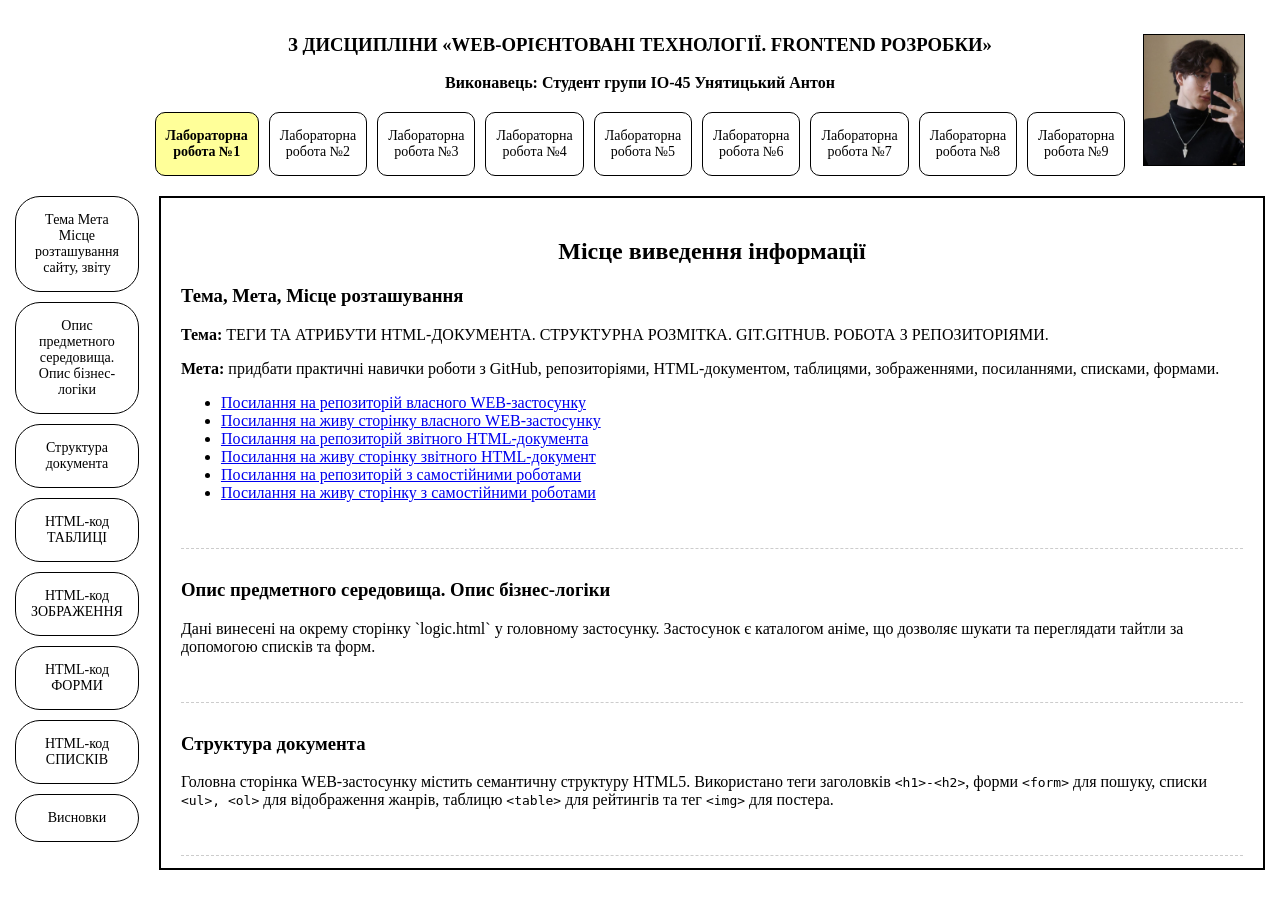
==== index.html @ f6721d7b "Add: zvit" ====
<!DOCTYPE html>
<html lang="uk">
<head>
    <meta charset="UTF-8">
    <title>Звіт з лабораторних робіт</title>
    <style>
        body { font-family: 'Times New Roman', serif; margin: 0; padding: 15px; }
        .header { text-align: center; margin-bottom: 20px; position: relative; }
        .photo-box { position: absolute; top: 0; right: 20px; width: 100px; height: 130px; border: 1px solid #000; display: flex; align-items: center; justify-content: center; text-align: center; font-size: 14px; }
        .nav-horizontal { display: flex; gap: 10px; justify-content: center; flex-wrap: wrap; margin-bottom: 20px; }
        .nav-horizontal a { padding: 15px 10px; border: 1px solid #000; border-radius: 10px; text-decoration: none; color: #000; font-size: 14px; text-align: center; }
        .nav-horizontal a.active { background-color: #ffff99; font-weight: bold; }
        .layout { display: flex; gap: 20px; }
        .sidebar { width: 280px; display: flex; flex-direction: column; gap: 10px; }
        .sidebar a { padding: 15px; border: 1px solid #000; border-radius: 25px; text-decoration: none; color: #000; font-size: 14px; text-align: center; background: #fff; }
        .main-content { flex-grow: 1; border: 2px solid #000; padding: 20px; height: 70vh; overflow-y: auto; }
        section { border-bottom: 1px dashed #ccc; padding-bottom: 30px; margin-bottom: 30px; }
        pre { background: #f4f4f4; padding: 10px; border-left: 4px solid #333; overflow-x: auto; }
    </style>
</head>
<body>

    <div class="header">
        <h3>З ДИСЦИПЛІНИ «WEB-ОРІЄНТОВАНІ ТЕХНОЛОГІЇ. FRONTEND РОЗРОБКИ»</h3>
        <p><b>Виконавець: Студент групи ІО-45 Унятицький Антон</b></p>
        <div class="photo-box" style="padding: 0; overflow: hidden;">
            <img src="img/student.jpg" alt="Фото студента" style="width: 100%; height: 100%; object-fit: cover; display: block;">
        </div>
    </div>

    <div class="nav-horizontal">
        <a href="#" class="active">Лабораторна<br>робота №1</a>
        <a href="#">Лабораторна<br>робота №2</a>
        <a href="#">Лабораторна<br>робота №3</a>
        <a href="#">Лабораторна<br>робота №4</a>
        <a href="#">Лабораторна<br>робота №5</a>
        <a href="#">Лабораторна<br>робота №6</a>
        <a href="#">Лабораторна<br>робота №7</a>
        <a href="#">Лабораторна<br>робота №8</a>
        <a href="#">Лабораторна<br>робота №9</a>
    </div>

    <div class="layout">
        <div class="sidebar">
            <a href="#topic1">Тема Мета Місце розташування сайту, звіту</a>
            <a href="#topic2">Опис предметного середовища. Опис бізнес-логіки</a>
            <a href="#topic3">Структура документа</a>
            <a href="#topic4">HTML-код ТАБЛИЦІ</a>
            <a href="#topic5">HTML-код ЗОБРАЖЕННЯ</a>
            <a href="#topic6">HTML-код ФОРМИ</a>
            <a href="#topic7">HTML-код СПИСКІВ</a>
            <a href="#topic8">Висновки</a>
        </div>

        <div class="main-content">
            <h2 style="text-align:center;">Місце виведення інформації</h2>

            <section id="topic1">
                <h3>Тема, Мета, Місце розташування</h3>
                <p><b>Тема:</b> ТЕГИ ТА АТРИБУТИ HTML-ДОКУМЕНТА. СТРУКТУРНА РОЗМІТКА. GIT.GITHUB. РОБОТА З РЕПОЗИТОРІЯМИ.</p>
                <p><b>Мета:</b> придбати практичні навички роботи з GitHub, репозиторіями, HTML-документом, таблицями, зображеннями, посиланнями, списками, формами.</p>
                <ul>
                    <li><a href="https://github.com/KpiWebb/--45_appWEB-Uniatitskyi-Anton-FIOT-2026">Посилання на репозиторій власного WEB-застосунку</a></li>
                    <li><a href="https://kpiwebb.github.io/--45_appWEB-Uniatitskyi-Anton-FIOT-2026/">Посилання на живу сторінку власного WEB-застосунку</a></li>
                    <li><a href="https://github.com/KpiWebb/--45_appRECORD-Uniatitskyi-Anton-FIOT-2026">Посилання на репозиторій звітного HTML-документа</a></li>
                    <li><a href="#">Посилання на живу сторінку звітного HTML-документ</a></li>
                    <li><a href="https://github.com/KpiWebb/--45_INDEPENDENT-Uniatitskyi-Anton-FIOT-2026">Посилання на репозиторій з самостійними роботами</a></li>
                    <li><a href="https://kpiwebb.github.io/--45_INDEPENDENT-Uniatitskyi-Anton-FIOT-2026/">Посилання на живу сторінку з самостійними роботами</a></li>
                </ul>
            </section>

            <section id="topic2">
                <h3>Опис предметного середовища. Опис бізнес-логіки</h3>
                <p>Дані винесені на окрему сторінку `logic.html` у головному застосунку. Застосунок є каталогом аніме, що дозволяє шукати та переглядати тайтли за допомогою списків та форм.</p>
            </section>

            <section id="topic3">
                <h3>Структура документа</h3>
                <p>Головна сторінка WEB-застосунку містить семантичну структуру HTML5. Використано теги заголовків <code>&lt;h1&gt;-&lt;h2&gt;</code>, форми <code>&lt;form&gt;</code> для пошуку, списки <code>&lt;ul&gt;, &lt;ol&gt;</code> для відображення жанрів, таблицю <code>&lt;table&gt;</code> для рейтингів та тег <code>&lt;img&gt;</code> для постера.</p>
            </section>

            <section id="topic4">
                <h3>HTML-код ТАБЛИЦІ</h3>
                <img src="img/table.png" alt="Постер" width="250">
                <pre><code>&lt;table border="1" cellpadding="5" cellspacing="0"&gt;
    &lt;tr&gt;
        &lt;th&gt;Назва&lt;/th&gt;
        &lt;th&gt;Студія&lt;/th&gt;
        &lt;th&gt;Рейтинг&lt;/th&gt;
    &lt;/tr&gt;
    &lt;tr&gt;
        &lt;td&gt;Code Geass&lt;/td&gt;
        &lt;td&gt;Sunrise&lt;/td&gt;
        &lt;td&gt;8.7&lt;/td&gt;
    &lt;/tr&gt;
&lt;/table&gt;</code></pre>
                <h4>Теорія:</h4>
                <p>Тег <code>&lt;table&gt;</code> є контейнером для таблиці. <code>&lt;tr&gt;</code> створює рядок, <code>&lt;th&gt;</code> визначає заголовок стовпця (текст у ньому жирний та вирівняний по центру), а <code>&lt;td&gt;</code> використовується для звичайних комірок з даними.</p>
            </section>

            <section id="topic5">
                <h3>HTML-код ЗОБРАЖЕННЯ</h3>
                <img src="img/image.png" alt="Постер" width="250">
                <pre><code>&lt;img src="link.png" alt="Постер" width="250"&gt;</code></pre>
                <h4>Теорія:</h4>
                <p>Тег <code>&lt;img&gt;</code> не потребує закриваючого тегу. Атрибут <code>src</code> вказує шлях до файлу, <code>alt</code> містить альтернативний текст (якщо зображення не завантажиться), а <code>width</code> та <code>height</code> задають розміри.</p>
            </section>

            <section id="topic6">
                <h3>HTML-код ФОРМИ</h3>
                <img src="img/form.png" alt="Постер" width="250">
                <pre><code>&lt;form action="#" method="GET"&gt;
    &lt;label for="search"&gt;Назва:&lt;/label&gt;
    &lt;input type="text" id="search" name="search"&gt;
    &lt;button type="submit"&gt;Шукати&lt;/button&gt;
&lt;/form&gt;</code></pre>
            </section>

            <section id="topic7">
                <h3>HTML-код СПИСКІВ</h3>
                <img src="img/list.png" alt="Постер" width="250">
                <pre><code>&lt;ul&gt;
    &lt;li&gt;Елемент 1&lt;/li&gt;
&lt;/ul&gt;</code></pre>
                <h4>Теорія:</h4>
                <p>Тег <code>&lt;ul&gt;</code> створює маркірований список, а <code>&lt;ol&gt;</code> — нумерований. Елементи обох типів списків створюються за допомогою тегу <code>&lt;li&gt;</code>.</p>
            </section>

            <section id="topic8">
                <h3>Висновки</h3>
                <p>Під час виконання лабораторної роботи було набуто практичних навичок створення базової структури HTML-документа, роботи з тегами таблиць, списків, форм та зображень. Було успішно налаштовано середовище розробки, створено локальні та віддалені репозиторії на базі Git/GitHub, а також налаштовано хостинг статичних сторінок за допомогою GitHub Pages.</p>
            </section>

        </div>
    </div>
</body>
</html>
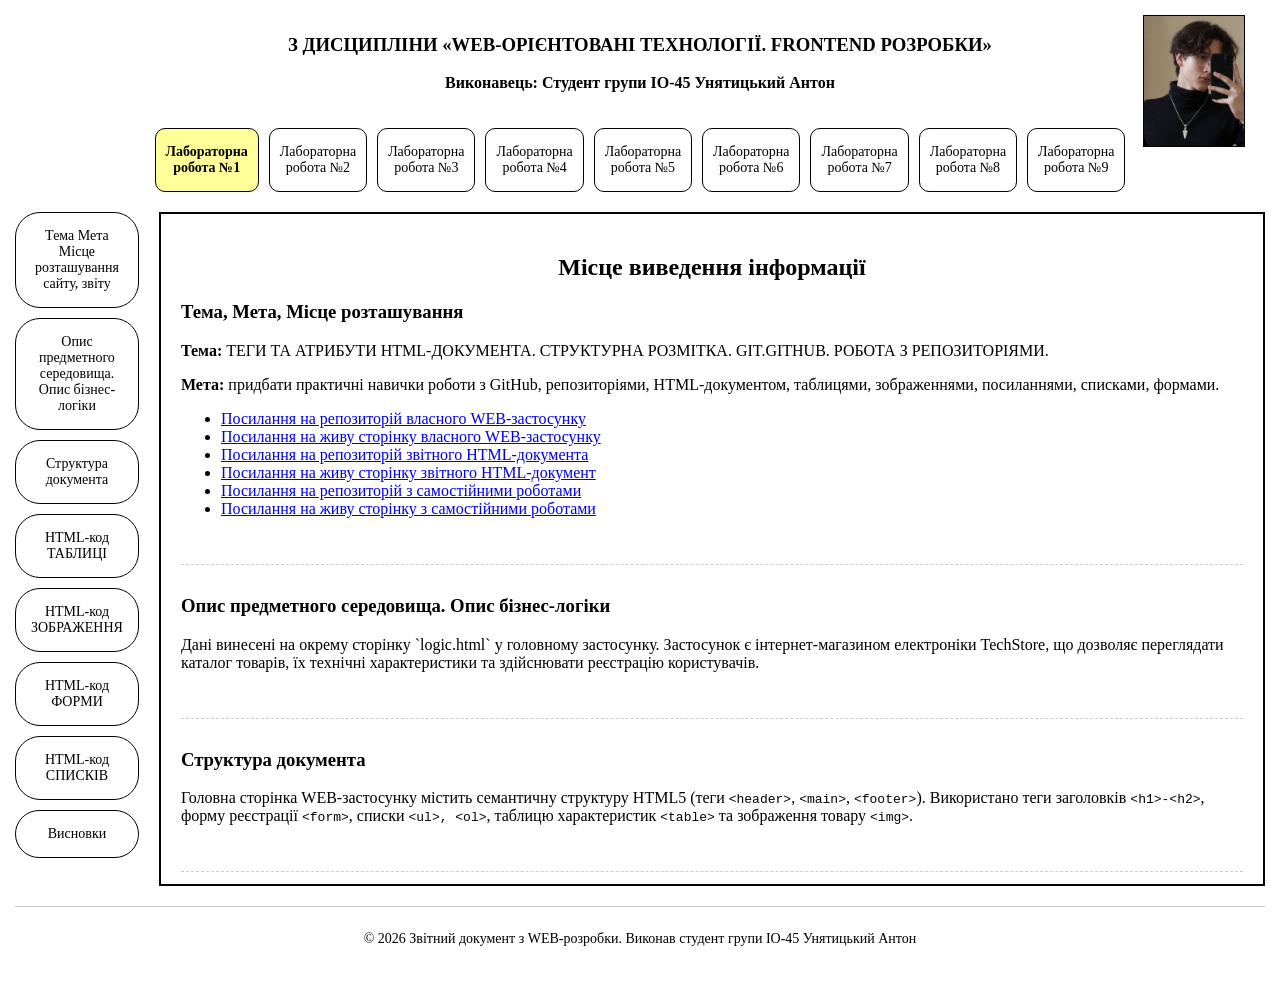
==== commit d6df205f: "feat: lab2 report and images" ====
--- a/index.html
+++ b/index.html
@@ -4,33 +4,34 @@
     <meta charset="UTF-8">
     <title>Звіт з лабораторних робіт</title>
     <style>
-        body { font-family: 'Times New Roman', serif; margin: 0; padding: 15px; }
+        body { font-family: 'Times New Roman', serif; margin: 0; padding: 15px; display: flex; flex-direction: column; min-height: 100vh; }
         .header { text-align: center; margin-bottom: 20px; position: relative; }
         .photo-box { position: absolute; top: 0; right: 20px; width: 100px; height: 130px; border: 1px solid #000; display: flex; align-items: center; justify-content: center; text-align: center; font-size: 14px; }
         .nav-horizontal { display: flex; gap: 10px; justify-content: center; flex-wrap: wrap; margin-bottom: 20px; }
         .nav-horizontal a { padding: 15px 10px; border: 1px solid #000; border-radius: 10px; text-decoration: none; color: #000; font-size: 14px; text-align: center; }
         .nav-horizontal a.active { background-color: #ffff99; font-weight: bold; }
-        .layout { display: flex; gap: 20px; }
+        .layout { display: flex; gap: 20px; flex: 1; }
         .sidebar { width: 280px; display: flex; flex-direction: column; gap: 10px; }
         .sidebar a { padding: 15px; border: 1px solid #000; border-radius: 25px; text-decoration: none; color: #000; font-size: 14px; text-align: center; background: #fff; }
         .main-content { flex-grow: 1; border: 2px solid #000; padding: 20px; height: 70vh; overflow-y: auto; }
         section { border-bottom: 1px dashed #ccc; padding-bottom: 30px; margin-bottom: 30px; }
         pre { background: #f4f4f4; padding: 10px; border-left: 4px solid #333; overflow-x: auto; }
+        footer { text-align: center; margin-top: 20px; padding: 10px; border-top: 1px solid #ccc; font-size: 14px; }
     </style>
 </head>
 <body>
 
-    <div class="header">
+    <header class="header">
         <h3>З ДИСЦИПЛІНИ «WEB-ОРІЄНТОВАНІ ТЕХНОЛОГІЇ. FRONTEND РОЗРОБКИ»</h3>
         <p><b>Виконавець: Студент групи ІО-45 Унятицький Антон</b></p>
         <div class="photo-box" style="padding: 0; overflow: hidden;">
             <img src="img/student.jpg" alt="Фото студента" style="width: 100%; height: 100%; object-fit: cover; display: block;">
         </div>
-    </div>
+    </header>
 
-    <div class="nav-horizontal">
-        <a href="#" class="active">Лабораторна<br>робота №1</a>
-        <a href="#">Лабораторна<br>робота №2</a>
+    <nav class="nav-horizontal">
+        <a href="index.html" class="active">Лабораторна<br>робота №1</a>
+        <a href="lab2.html">Лабораторна<br>робота №2</a>
         <a href="#">Лабораторна<br>робота №3</a>
         <a href="#">Лабораторна<br>робота №4</a>
         <a href="#">Лабораторна<br>робота №5</a>
@@ -38,10 +39,10 @@
         <a href="#">Лабораторна<br>робота №7</a>
         <a href="#">Лабораторна<br>робота №8</a>
         <a href="#">Лабораторна<br>робота №9</a>
-    </div>
+    </nav>
 
     <div class="layout">
-        <div class="sidebar">
+        <aside class="sidebar">
             <a href="#topic1">Тема Мета Місце розташування сайту, звіту</a>
             <a href="#topic2">Опис предметного середовища. Опис бізнес-логіки</a>
             <a href="#topic3">Структура документа</a>
@@ -50,9 +51,9 @@
             <a href="#topic6">HTML-код ФОРМИ</a>
             <a href="#topic7">HTML-код СПИСКІВ</a>
             <a href="#topic8">Висновки</a>
-        </div>
+        </aside>
 
-        <div class="main-content">
+        <main class="main-content">
             <h2 style="text-align:center;">Місце виведення інформації</h2>
 
             <section id="topic1">
@@ -60,38 +61,36 @@
                 <p><b>Тема:</b> ТЕГИ ТА АТРИБУТИ HTML-ДОКУМЕНТА. СТРУКТУРНА РОЗМІТКА. GIT.GITHUB. РОБОТА З РЕПОЗИТОРІЯМИ.</p>
                 <p><b>Мета:</b> придбати практичні навички роботи з GitHub, репозиторіями, HTML-документом, таблицями, зображеннями, посиланнями, списками, формами.</p>
                 <ul>
-                    <li><a href="https://github.com/KpiWebb/--45_appWEB-Uniatitskyi-Anton-FIOT-2026">Посилання на репозиторій власного WEB-застосунку</a></li>
-                    <li><a href="https://kpiwebb.github.io/--45_appWEB-Uniatitskyi-Anton-FIOT-2026/">Посилання на живу сторінку власного WEB-застосунку</a></li>
-                    <li><a href="https://github.com/KpiWebb/--45_appRECORD-Uniatitskyi-Anton-FIOT-2026">Посилання на репозиторій звітного HTML-документа</a></li>
-                    <li><a href="#">Посилання на живу сторінку звітного HTML-документ</a></li>
-                    <li><a href="https://github.com/KpiWebb/--45_INDEPENDENT-Uniatitskyi-Anton-FIOT-2026">Посилання на репозиторій з самостійними роботами</a></li>
-                    <li><a href="https://kpiwebb.github.io/--45_INDEPENDENT-Uniatitskyi-Anton-FIOT-2026/">Посилання на живу сторінку з самостійними роботами</a></li>
+                    <li><a href="https://github.com/KpiWebb/--45_appWEB-Uniatitskyi-Anton-FIOT-2026" target="_blank">Посилання на репозиторій власного WEB-застосунку</a></li>
+                    <li><a href="https://kpiwebb.github.io/--45_appWEB-Uniatitskyi-Anton-FIOT-2026/" target="_blank">Посилання на живу сторінку власного WEB-застосунку</a></li>
+                    <li><a href="https://github.com/KpiWebb/--45_appRECORD-Uniatitskyi-Anton-FIOT-2026" target="_blank">Посилання на репозиторій звітного HTML-документа</a></li>
+                    <li><a href="https://kpiwebb.github.io/--45_appRECORD-Uniatitskyi-Anton-FIOT-2026/" target="_blank">Посилання на живу сторінку звітного HTML-документ</a></li>
+                    <li><a href="https://github.com/KpiWebb/--45_INDEPENDENT-Uniatitskyi-Anton-FIOT-2026" target="_blank">Посилання на репозиторій з самостійними роботами</a></li>
+                    <li><a href="https://kpiwebb.github.io/--45_INDEPENDENT-Uniatitskyi-Anton-FIOT-2026/" target="_blank">Посилання на живу сторінку з самостійними роботами</a></li>
                 </ul>
             </section>
 
             <section id="topic2">
                 <h3>Опис предметного середовища. Опис бізнес-логіки</h3>
-                <p>Дані винесені на окрему сторінку `logic.html` у головному застосунку. Застосунок є каталогом аніме, що дозволяє шукати та переглядати тайтли за допомогою списків та форм.</p>
+                <p>Дані винесені на окрему сторінку `logic.html` у головному застосунку. Застосунок є інтернет-магазином електроніки TechStore, що дозволяє переглядати каталог товарів, їх технічні характеристики та здійснювати реєстрацію користувачів.</p>
             </section>
 
             <section id="topic3">
                 <h3>Структура документа</h3>
-                <p>Головна сторінка WEB-застосунку містить семантичну структуру HTML5. Використано теги заголовків <code>&lt;h1&gt;-&lt;h2&gt;</code>, форми <code>&lt;form&gt;</code> для пошуку, списки <code>&lt;ul&gt;, &lt;ol&gt;</code> для відображення жанрів, таблицю <code>&lt;table&gt;</code> для рейтингів та тег <code>&lt;img&gt;</code> для постера.</p>
+                <p>Головна сторінка WEB-застосунку містить семантичну структуру HTML5 (теги <code>&lt;header&gt;</code>, <code>&lt;main&gt;</code>, <code>&lt;footer&gt;</code>). Використано теги заголовків <code>&lt;h1&gt;-&lt;h2&gt;</code>, форму реєстрації <code>&lt;form&gt;</code>, списки <code>&lt;ul&gt;, &lt;ol&gt;</code>, таблицю характеристик <code>&lt;table&gt;</code> та зображення товару <code>&lt;img&gt;</code>.</p>
             </section>
 
             <section id="topic4">
                 <h3>HTML-код ТАБЛИЦІ</h3>
-                <img src="img/table.png" alt="Постер" width="250">
-                <pre><code>&lt;table border="1" cellpadding="5" cellspacing="0"&gt;
+                <img src="img/table.png" alt="Таблиця" width="250">
+                <pre><code>&lt;table border="1" cellpadding="8" cellspacing="0"&gt;
     &lt;tr&gt;
-        &lt;th&gt;Назва&lt;/th&gt;
-        &lt;th&gt;Студія&lt;/th&gt;
-        &lt;th&gt;Рейтинг&lt;/th&gt;
+        &lt;th&gt;Характеристика&lt;/th&gt;
+        &lt;th&gt;Значення&lt;/th&gt;
     &lt;/tr&gt;
     &lt;tr&gt;
-        &lt;td&gt;Code Geass&lt;/td&gt;
-        &lt;td&gt;Sunrise&lt;/td&gt;
-        &lt;td&gt;8.7&lt;/td&gt;
+        &lt;td&gt;Процесор&lt;/td&gt;
+        &lt;td&gt;Intel Core i7&lt;/td&gt;
     &lt;/tr&gt;
 &lt;/table&gt;</code></pre>
                 <h4>Теорія:</h4>
@@ -100,27 +99,27 @@
 
             <section id="topic5">
                 <h3>HTML-код ЗОБРАЖЕННЯ</h3>
-                <img src="img/image.png" alt="Постер" width="250">
-                <pre><code>&lt;img src="link.png" alt="Постер" width="250"&gt;</code></pre>
+                <img src="img/image.png" alt="Зображення" width="250">
+                <pre><code>&lt;img src="img/noute.jpg" alt="Фото Lenovo ThinkBook 14" width="300"&gt;</code></pre>
                 <h4>Теорія:</h4>
                 <p>Тег <code>&lt;img&gt;</code> не потребує закриваючого тегу. Атрибут <code>src</code> вказує шлях до файлу, <code>alt</code> містить альтернативний текст (якщо зображення не завантажиться), а <code>width</code> та <code>height</code> задають розміри.</p>
             </section>
 
             <section id="topic6">
                 <h3>HTML-код ФОРМИ</h3>
-                <img src="img/form.png" alt="Постер" width="250">
-                <pre><code>&lt;form action="#" method="GET"&gt;
-    &lt;label for="search"&gt;Назва:&lt;/label&gt;
-    &lt;input type="text" id="search" name="search"&gt;
-    &lt;button type="submit"&gt;Шукати&lt;/button&gt;
+                <img src="img/form.png" alt="Форма" width="250">
+                <pre><code>&lt;form action="#" method="POST"&gt;
+    &lt;label for="email"&gt;Email:&lt;/label&gt;
+    &lt;input type="email" id="email" name="email" required&gt;
+    &lt;button type="submit"&gt;Зареєструватися&lt;/button&gt;
 &lt;/form&gt;</code></pre>
             </section>
 
             <section id="topic7">
                 <h3>HTML-код СПИСКІВ</h3>
-                <img src="img/list.png" alt="Постер" width="250">
+                <img src="img/list.png" alt="Списки" width="250">
                 <pre><code>&lt;ul&gt;
-    &lt;li&gt;Елемент 1&lt;/li&gt;
+    &lt;li&gt;Ноутбуки та комп'ютери&lt;/li&gt;
 &lt;/ul&gt;</code></pre>
                 <h4>Теорія:</h4>
                 <p>Тег <code>&lt;ul&gt;</code> створює маркірований список, а <code>&lt;ol&gt;</code> — нумерований. Елементи обох типів списків створюються за допомогою тегу <code>&lt;li&gt;</code>.</p>
@@ -128,10 +127,15 @@
 
             <section id="topic8">
                 <h3>Висновки</h3>
-                <p>Під час виконання лабораторної роботи було набуто практичних навичок створення базової структури HTML-документа, роботи з тегами таблиць, списків, форм та зображень. Було успішно налаштовано середовище розробки, створено локальні та віддалені репозиторії на базі Git/GitHub, а також налаштовано хостинг статичних сторінок за допомогою GitHub Pages.</p>
+                <p>Під час виконання лабораторної роботи було набуто практичних навичок створення базової семантичної структури HTML-документа, роботи з тегами таблиць, списків, форм та зображень. Було успішно налаштовано середовище розробки, створено локальні та віддалені репозиторії на базі Git/GitHub, а також налаштовано хостинг статичних сторінок за допомогою GitHub Pages.</p>
             </section>
 
-        </div>
+        </main>
     </div>
+
+    <footer>
+        <p>&copy; 2026 Звітний документ з WEB-розробки. Виконав студент групи ІО-45 Унятицький Антон</p>
+    </footer>
+
 </body>
 </html>
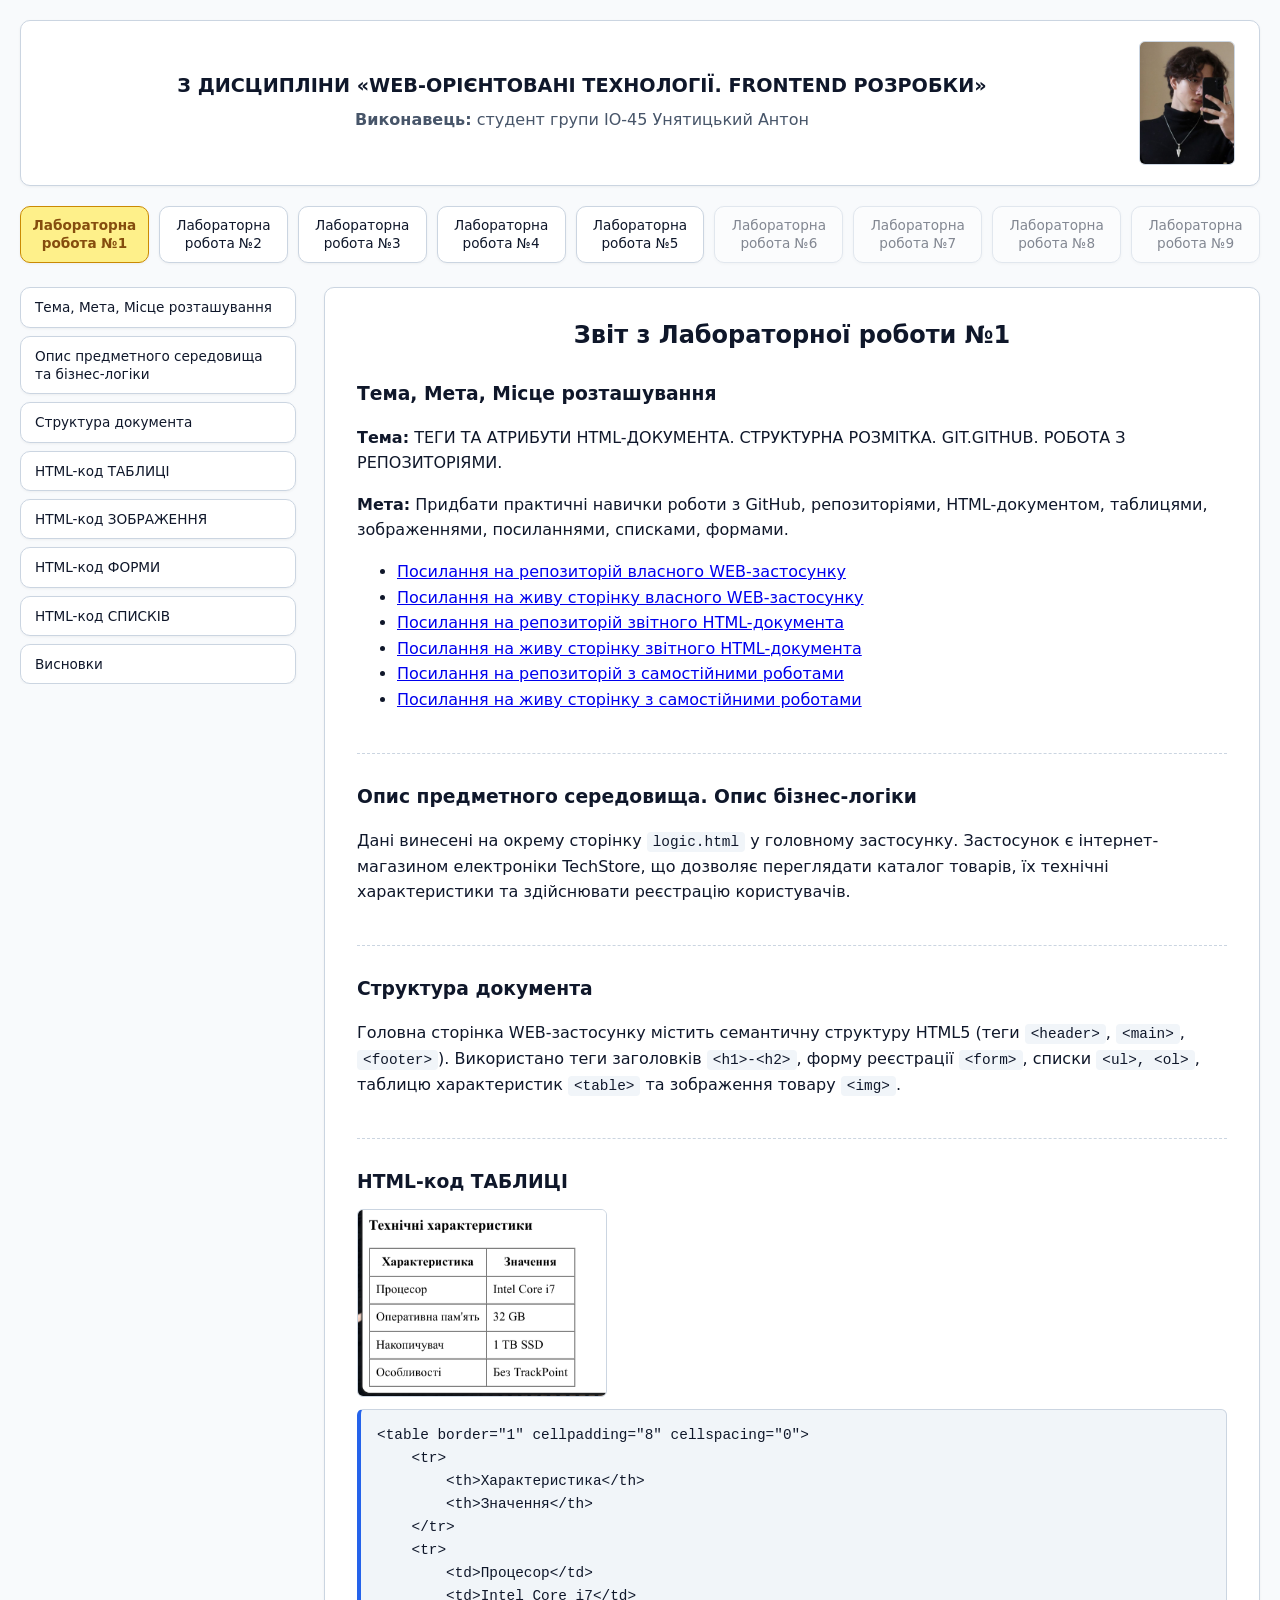
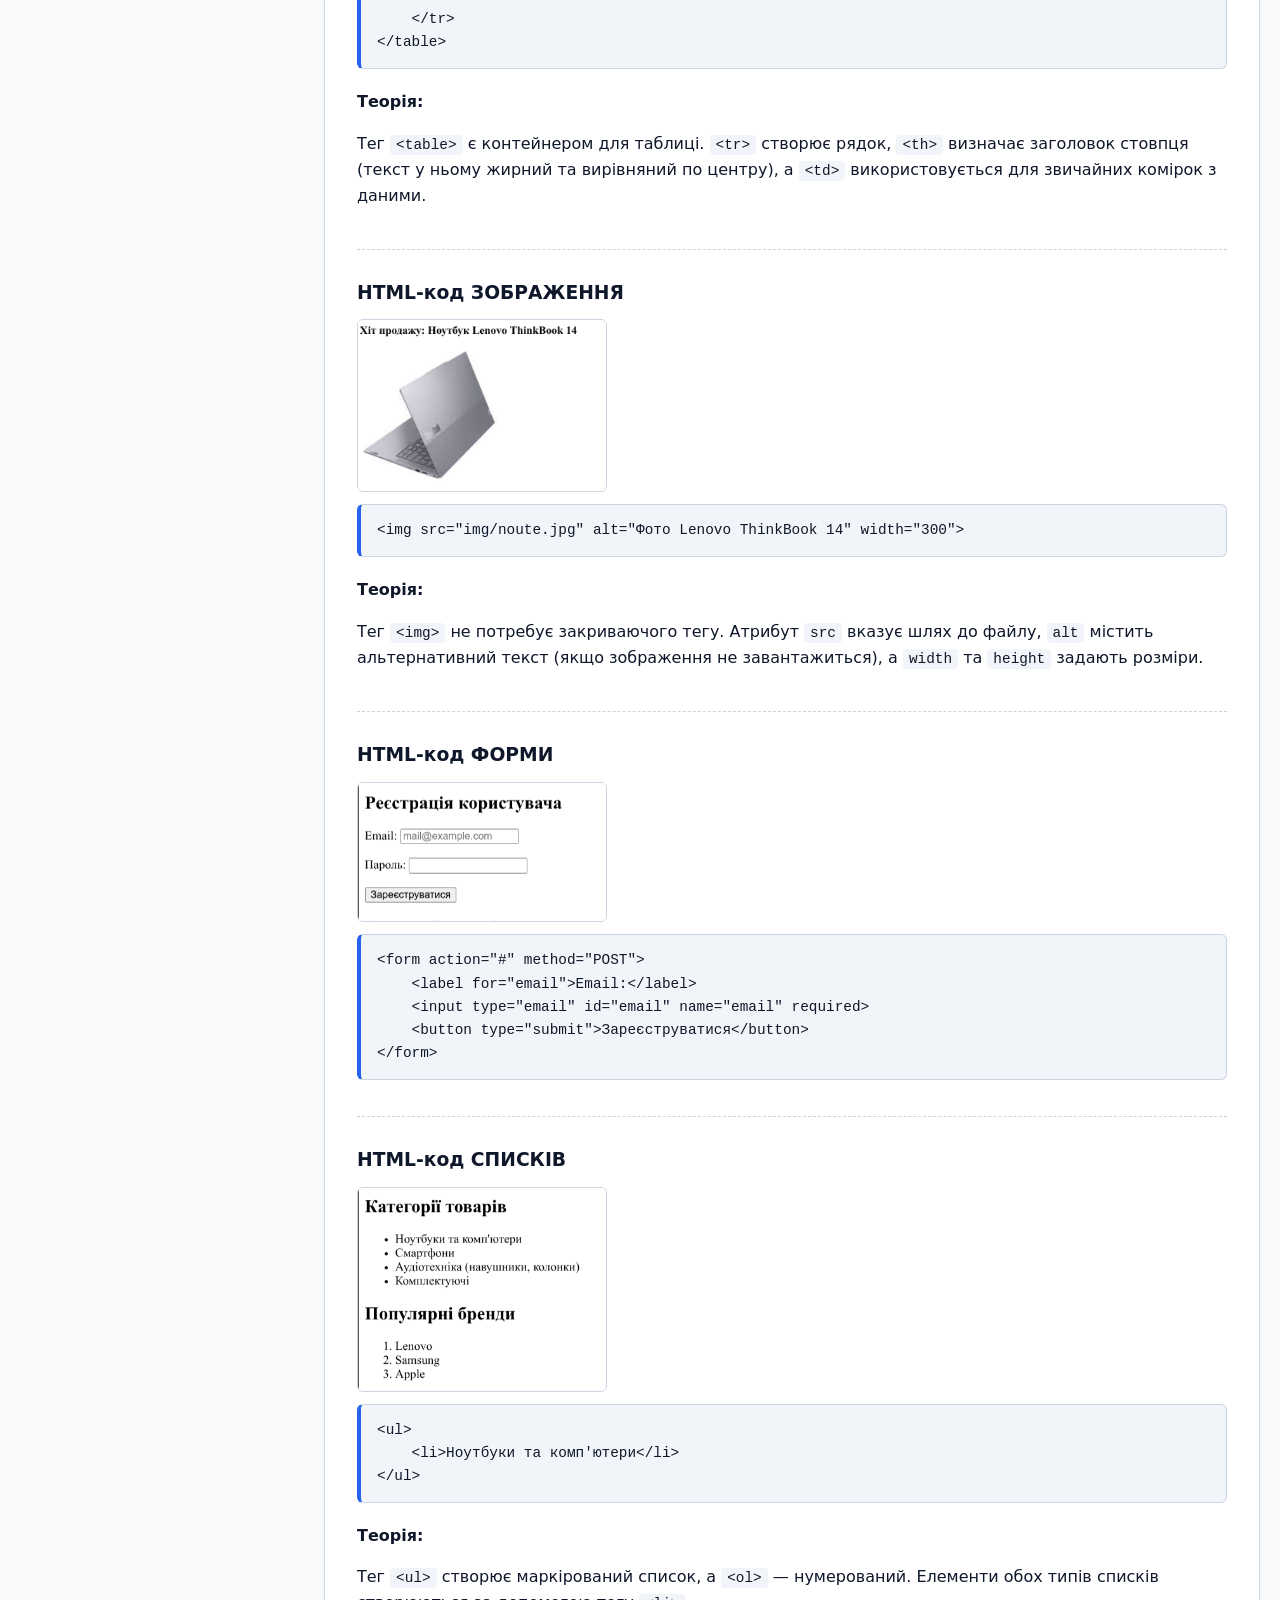
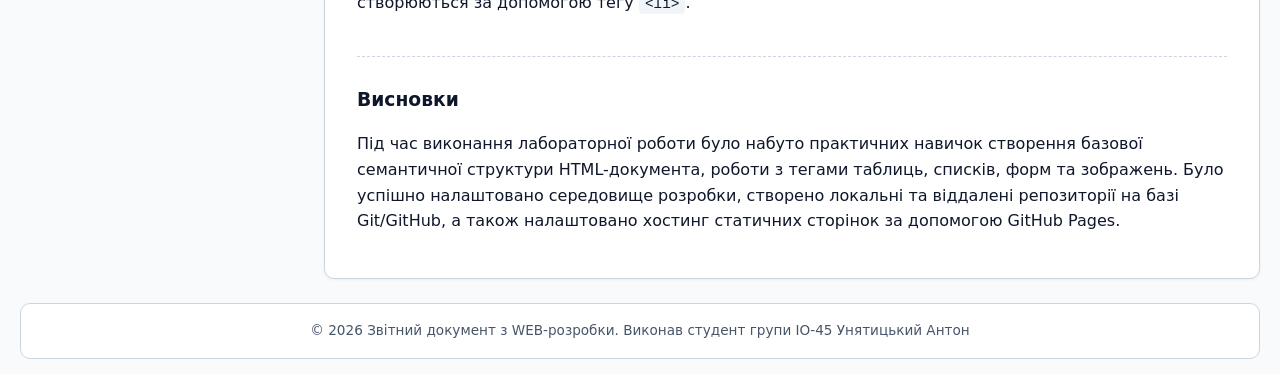
==== commit f5550ac8: "fix: refactor all labs" ====
--- a/index.html
+++ b/index.html
@@ -2,87 +2,49 @@
 <html lang="uk">
 <head>
     <meta charset="UTF-8">
-    <title>Звіт з лабораторних робіт</title>
-    <style>
-        body { font-family: 'Times New Roman', serif; margin: 0; padding: 15px; display: flex; flex-direction: column; min-height: 100vh; }
-        .header { text-align: center; margin-bottom: 20px; position: relative; }
-        .photo-box { position: absolute; top: 0; right: 20px; width: 100px; height: 130px; border: 1px solid #000; display: flex; align-items: center; justify-content: center; text-align: center; font-size: 14px; }
-        .nav-horizontal { display: flex; gap: 10px; justify-content: center; flex-wrap: wrap; margin-bottom: 20px; }
-        .nav-horizontal a { padding: 15px 10px; border: 1px solid #000; border-radius: 10px; text-decoration: none; color: #000; font-size: 14px; text-align: center; }
-        .nav-horizontal a.active { background-color: #ffff99; font-weight: bold; }
-        .layout { display: flex; gap: 20px; flex: 1; }
-        .sidebar { width: 280px; display: flex; flex-direction: column; gap: 10px; }
-        .sidebar a { padding: 15px; border: 1px solid #000; border-radius: 25px; text-decoration: none; color: #000; font-size: 14px; text-align: center; background: #fff; }
-        .main-content { flex-grow: 1; border: 2px solid #000; padding: 20px; height: 70vh; overflow-y: auto; }
-        section { border-bottom: 1px dashed #ccc; padding-bottom: 30px; margin-bottom: 30px; }
-        pre { background: #f4f4f4; padding: 10px; border-left: 4px solid #333; overflow-x: auto; }
-        footer { text-align: center; margin-top: 20px; padding: 10px; border-top: 1px solid #ccc; font-size: 14px; }
-    </style>
+    <meta name="viewport" content="width=device-width, initial-scale=1.0">
+    <title>Звіт з лабораторної роботи №1</title>
+    <link rel="stylesheet" href="css/report.css">
+    <script src="js/report-shell.js" defer></script>
 </head>
-<body>
+<body data-lab="1">
 
-    <header class="header">
-        <h3>З ДИСЦИПЛІНИ «WEB-ОРІЄНТОВАНІ ТЕХНОЛОГІЇ. FRONTEND РОЗРОБКИ»</h3>
-        <p><b>Виконавець: Студент групи ІО-45 Унятицький Антон</b></p>
-        <div class="photo-box" style="padding: 0; overflow: hidden;">
-            <img src="img/student.jpg" alt="Фото студента" style="width: 100%; height: 100%; object-fit: cover; display: block;">
-        </div>
-    </header>
+    <header id="report-header"></header>
+    <nav id="labs-nav" aria-label="Навігація по лабораторних роботах"></nav>
 
-    <nav class="nav-horizontal">
-        <a href="index.html" class="active">Лабораторна<br>робота №1</a>
-        <a href="lab2.html">Лабораторна<br>робота №2</a>
-        <a href="#">Лабораторна<br>робота №3</a>
-        <a href="#">Лабораторна<br>робота №4</a>
-        <a href="#">Лабораторна<br>робота №5</a>
-        <a href="#">Лабораторна<br>робота №6</a>
-        <a href="#">Лабораторна<br>робота №7</a>
-        <a href="#">Лабораторна<br>робота №8</a>
-        <a href="#">Лабораторна<br>робота №9</a>
-    </nav>
-
-    <div class="layout">
-        <aside class="sidebar">
-            <a href="#topic1">Тема Мета Місце розташування сайту, звіту</a>
-            <a href="#topic2">Опис предметного середовища. Опис бізнес-логіки</a>
-            <a href="#topic3">Структура документа</a>
-            <a href="#topic4">HTML-код ТАБЛИЦІ</a>
-            <a href="#topic5">HTML-код ЗОБРАЖЕННЯ</a>
-            <a href="#topic6">HTML-код ФОРМИ</a>
-            <a href="#topic7">HTML-код СПИСКІВ</a>
-            <a href="#topic8">Висновки</a>
-        </aside>
+    <div class="report-layout">
+        <aside id="sidebar" class="sidebar" aria-label="Зміст звіту"></aside>
 
         <main class="main-content">
-            <h2 style="text-align:center;">Місце виведення інформації</h2>
+            <h2 style="text-align:center;">Звіт з Лабораторної роботи №1</h2>
 
-            <section id="topic1">
+            <section id="topic1" data-nav="Тема, Мета, Місце розташування">
                 <h3>Тема, Мета, Місце розташування</h3>
-                <p><b>Тема:</b> ТЕГИ ТА АТРИБУТИ HTML-ДОКУМЕНТА. СТРУКТУРНА РОЗМІТКА. GIT.GITHUB. РОБОТА З РЕПОЗИТОРІЯМИ.</p>
-                <p><b>Мета:</b> придбати практичні навички роботи з GitHub, репозиторіями, HTML-документом, таблицями, зображеннями, посиланнями, списками, формами.</p>
+                <p><strong>Тема:</strong> ТЕГИ ТА АТРИБУТИ HTML-ДОКУМЕНТА. СТРУКТУРНА РОЗМІТКА. GIT.GITHUB. РОБОТА З РЕПОЗИТОРІЯМИ.</p>
+                <p><strong>Мета:</strong> Придбати практичні навички роботи з GitHub, репозиторіями, HTML-документом, таблицями, зображеннями, посиланнями, списками, формами.</p>
                 <ul>
-                    <li><a href="https://github.com/KpiWebb/--45_appWEB-Uniatitskyi-Anton-FIOT-2026" target="_blank">Посилання на репозиторій власного WEB-застосунку</a></li>
-                    <li><a href="https://kpiwebb.github.io/--45_appWEB-Uniatitskyi-Anton-FIOT-2026/" target="_blank">Посилання на живу сторінку власного WEB-застосунку</a></li>
-                    <li><a href="https://github.com/KpiWebb/--45_appRECORD-Uniatitskyi-Anton-FIOT-2026" target="_blank">Посилання на репозиторій звітного HTML-документа</a></li>
-                    <li><a href="https://kpiwebb.github.io/--45_appRECORD-Uniatitskyi-Anton-FIOT-2026/" target="_blank">Посилання на живу сторінку звітного HTML-документ</a></li>
-                    <li><a href="https://github.com/KpiWebb/--45_INDEPENDENT-Uniatitskyi-Anton-FIOT-2026" target="_blank">Посилання на репозиторій з самостійними роботами</a></li>
-                    <li><a href="https://kpiwebb.github.io/--45_INDEPENDENT-Uniatitskyi-Anton-FIOT-2026/" target="_blank">Посилання на живу сторінку з самостійними роботами</a></li>
+                    <li><a href="https://github.com/KpiWebb/--45_appWEB-Uniatitskyi-Anton-FIOT-2026" target="_blank" rel="noopener noreferrer">Посилання на репозиторій власного WEB-застосунку</a></li>
+                    <li><a href="https://kpiwebb.github.io/--45_appWEB-Uniatitskyi-Anton-FIOT-2026/" target="_blank" rel="noopener noreferrer">Посилання на живу сторінку власного WEB-застосунку</a></li>
+                    <li><a href="https://github.com/KpiWebb/--45_appRECORD-Uniatitskyi-Anton-FIOT-2026" target="_blank" rel="noopener noreferrer">Посилання на репозиторій звітного HTML-документа</a></li>
+                    <li><a href="https://kpiwebb.github.io/--45_appRECORD-Uniatitskyi-Anton-FIOT-2026/" target="_blank" rel="noopener noreferrer">Посилання на живу сторінку звітного HTML-документа</a></li>
+                    <li><a href="https://github.com/KpiWebb/--45_INDEPENDENT-Uniatitskyi-Anton-FIOT-2026" target="_blank" rel="noopener noreferrer">Посилання на репозиторій з самостійними роботами</a></li>
+                    <li><a href="https://kpiwebb.github.io/--45_INDEPENDENT-Uniatitskyi-Anton-FIOT-2026/" target="_blank" rel="noopener noreferrer">Посилання на живу сторінку з самостійними роботами</a></li>
                 </ul>
             </section>
 
-            <section id="topic2">
+            <section id="topic2" data-nav="Опис предметного середовища та бізнес-логіки">
                 <h3>Опис предметного середовища. Опис бізнес-логіки</h3>
-                <p>Дані винесені на окрему сторінку `logic.html` у головному застосунку. Застосунок є інтернет-магазином електроніки TechStore, що дозволяє переглядати каталог товарів, їх технічні характеристики та здійснювати реєстрацію користувачів.</p>
+                <p>Дані винесені на окрему сторінку <code>logic.html</code> у головному застосунку. Застосунок є інтернет-магазином електроніки TechStore, що дозволяє переглядати каталог товарів, їх технічні характеристики та здійснювати реєстрацію користувачів.</p>
             </section>
 
-            <section id="topic3">
+            <section id="topic3" data-nav="Структура документа">
                 <h3>Структура документа</h3>
                 <p>Головна сторінка WEB-застосунку містить семантичну структуру HTML5 (теги <code>&lt;header&gt;</code>, <code>&lt;main&gt;</code>, <code>&lt;footer&gt;</code>). Використано теги заголовків <code>&lt;h1&gt;-&lt;h2&gt;</code>, форму реєстрації <code>&lt;form&gt;</code>, списки <code>&lt;ul&gt;, &lt;ol&gt;</code>, таблицю характеристик <code>&lt;table&gt;</code> та зображення товару <code>&lt;img&gt;</code>.</p>
             </section>
 
-            <section id="topic4">
+            <section id="topic4" data-nav="HTML-код ТАБЛИЦІ">
                 <h3>HTML-код ТАБЛИЦІ</h3>
-                <img src="img/table.png" alt="Таблиця" width="250">
+                <img src="img/table.png" alt="Таблиця" class="screenshot" style="max-width: 250px;">
                 <pre><code>&lt;table border="1" cellpadding="8" cellspacing="0"&gt;
     &lt;tr&gt;
         &lt;th&gt;Характеристика&lt;/th&gt;
@@ -97,17 +59,17 @@
                 <p>Тег <code>&lt;table&gt;</code> є контейнером для таблиці. <code>&lt;tr&gt;</code> створює рядок, <code>&lt;th&gt;</code> визначає заголовок стовпця (текст у ньому жирний та вирівняний по центру), а <code>&lt;td&gt;</code> використовується для звичайних комірок з даними.</p>
             </section>
 
-            <section id="topic5">
+            <section id="topic5" data-nav="HTML-код ЗОБРАЖЕННЯ">
                 <h3>HTML-код ЗОБРАЖЕННЯ</h3>
-                <img src="img/image.png" alt="Зображення" width="250">
+                <img src="img/image.png" alt="Зображення" class="screenshot" style="max-width: 250px;">
                 <pre><code>&lt;img src="img/noute.jpg" alt="Фото Lenovo ThinkBook 14" width="300"&gt;</code></pre>
                 <h4>Теорія:</h4>
                 <p>Тег <code>&lt;img&gt;</code> не потребує закриваючого тегу. Атрибут <code>src</code> вказує шлях до файлу, <code>alt</code> містить альтернативний текст (якщо зображення не завантажиться), а <code>width</code> та <code>height</code> задають розміри.</p>
             </section>
 
-            <section id="topic6">
+            <section id="topic6" data-nav="HTML-код ФОРМИ">
                 <h3>HTML-код ФОРМИ</h3>
-                <img src="img/form.png" alt="Форма" width="250">
+                <img src="img/form.png" alt="Форма" class="screenshot" style="max-width: 250px;">
                 <pre><code>&lt;form action="#" method="POST"&gt;
     &lt;label for="email"&gt;Email:&lt;/label&gt;
     &lt;input type="email" id="email" name="email" required&gt;
@@ -115,9 +77,9 @@
 &lt;/form&gt;</code></pre>
             </section>
 
-            <section id="topic7">
+            <section id="topic7" data-nav="HTML-код СПИСКІВ">
                 <h3>HTML-код СПИСКІВ</h3>
-                <img src="img/list.png" alt="Списки" width="250">
+                <img src="img/list.png" alt="Списки" class="screenshot" style="max-width: 250px;">
                 <pre><code>&lt;ul&gt;
     &lt;li&gt;Ноутбуки та комп'ютери&lt;/li&gt;
 &lt;/ul&gt;</code></pre>
@@ -125,17 +87,14 @@
                 <p>Тег <code>&lt;ul&gt;</code> створює маркірований список, а <code>&lt;ol&gt;</code> — нумерований. Елементи обох типів списків створюються за допомогою тегу <code>&lt;li&gt;</code>.</p>
             </section>
 
-            <section id="topic8">
+            <section id="topic8" data-nav="Висновки">
                 <h3>Висновки</h3>
                 <p>Під час виконання лабораторної роботи було набуто практичних навичок створення базової семантичної структури HTML-документа, роботи з тегами таблиць, списків, форм та зображень. Було успішно налаштовано середовище розробки, створено локальні та віддалені репозиторії на базі Git/GitHub, а також налаштовано хостинг статичних сторінок за допомогою GitHub Pages.</p>
             </section>
-
         </main>
     </div>
 
-    <footer>
-        <p>&copy; 2026 Звітний документ з WEB-розробки. Виконав студент групи ІО-45 Унятицький Антон</p>
-    </footer>
+    <footer id="report-footer"></footer>
 
 </body>
 </html>
--- a/css/report.css
+++ b/css/report.css
@@ -0,0 +1,398 @@
+:root {
+    --bg-page: #f8fafc;
+    --bg-surface: #ffffff;
+    --bg-code: #f1f5f9;
+    --border-color: #cbd5e1;
+    --border-muted: #e2e8f0;
+    --text-main: #0f172a;
+    --text-muted: #475569;
+    --accent: #2563eb;
+    --accent-hover: #1d4ed8;
+    --accent-soft: #eff6ff;
+    --active-tab: #fef08a;
+    --active-tab-border: #ca8a04;
+    --radius-sm: 6px;
+    --radius-md: 10px;
+    --radius-lg: 14px;
+    --shadow-sm: 0 1px 3px rgba(0, 0, 0, 0.05);
+    --shadow-md: 0 4px 12px rgba(0, 0, 0, 0.05);
+}
+
+*,
+*::before,
+*::after {
+    box-sizing: border-box;
+}
+
+html {
+    scroll-behavior: smooth;
+}
+
+body {
+    margin: 0;
+    padding: 20px;
+    font-family: "Segoe UI", system-ui, -apple-system, sans-serif;
+    line-height: 1.6;
+    color: var(--text-main);
+    background-color: var(--bg-page);
+    display: flex;
+    flex-direction: column;
+    min-height: 100vh;
+}
+
+::-webkit-scrollbar {
+    width: 6px;
+    height: 6px;
+}
+
+::-webkit-scrollbar-track {
+    background: transparent;
+}
+
+::-webkit-scrollbar-thumb {
+    background: #cbd5e1;
+    border-radius: 999px;
+}
+
+::-webkit-scrollbar-thumb:hover {
+    background: #94a3b8;
+}
+
+.report-header {
+    display: flex;
+    align-items: center;
+    justify-content: space-between;
+    gap: 20px;
+    max-width: 1320px;
+    width: 100%;
+    margin: 0 auto 20px;
+    padding: 20px 24px;
+    background: var(--bg-surface);
+    border: 1px solid var(--border-color);
+    border-radius: var(--radius-md);
+    box-shadow: var(--shadow-sm);
+}
+
+.header-text {
+    flex: 1;
+    text-align: center;
+}
+
+.header-text h1 {
+    margin: 0 0 8px;
+    font-size: 1.2rem;
+    line-height: 1.35;
+    text-transform: uppercase;
+    color: var(--text-main);
+}
+
+.header-text p {
+    margin: 0;
+    color: var(--text-muted);
+}
+
+.photo-box {
+    flex-shrink: 0;
+    width: 96px;
+    height: 124px;
+    border: 1px solid var(--border-color);
+    border-radius: var(--radius-sm);
+    overflow: hidden;
+    background: var(--bg-code);
+}
+
+.photo-box img {
+    display: block;
+    width: 100%;
+    height: 100%;
+    object-fit: cover;
+}
+
+.labs-nav {
+    display: grid;
+    grid-template-columns: repeat(auto-fit, minmax(120px, 1fr));
+    gap: 10px;
+    max-width: 1320px;
+    width: 100%;
+    margin: 0 auto 24px;
+}
+
+.labs-nav a {
+    display: flex;
+    align-items: center;
+    justify-content: center;
+    padding: 10px 8px;
+    border: 1px solid var(--border-color);
+    border-radius: var(--radius-md);
+    background: var(--bg-surface);
+    color: var(--text-main);
+    text-decoration: none;
+    text-align: center;
+    font-size: 0.85rem;
+    font-weight: 500;
+    line-height: 1.3;
+    box-shadow: var(--shadow-sm);
+    transition: all 0.2s ease;
+}
+
+.labs-nav a:hover:not(.disabled) {
+    border-color: var(--accent);
+    background: var(--accent-soft);
+    color: var(--accent);
+    transform: translateY(-1px);
+}
+
+.labs-nav a.active {
+    background-color: var(--active-tab);
+    border-color: var(--active-tab-border);
+    font-weight: 600;
+    color: #854d0e;
+}
+
+.labs-nav a.disabled {
+    opacity: 0.5;
+    pointer-events: none;
+    cursor: default;
+}
+
+.report-layout {
+    display: flex;
+    align-items: flex-start;
+    gap: 24px;
+    max-width: 1320px;
+    width: 100%;
+    margin: 0 auto;
+    flex: 1;
+}
+
+.sidebar {
+    position: sticky;
+    top: 20px;
+    flex: 0 0 280px;
+    max-height: calc(100vh - 40px);
+    overflow-y: auto;
+    display: flex;
+    flex-direction: column;
+    gap: 8px;
+    padding-right: 4px;
+}
+
+.sidebar a {
+    padding: 10px 14px;
+    border: 1px solid var(--border-color);
+    border-radius: var(--radius-md);
+    background: var(--bg-surface);
+    color: var(--text-main);
+    text-decoration: none;
+    font-size: 0.85rem;
+    line-height: 1.35;
+    box-shadow: var(--shadow-sm);
+    transition: all 0.2s ease;
+}
+
+.sidebar a:hover {
+    border-color: var(--accent);
+    background: var(--accent-soft);
+    color: var(--accent);
+}
+
+.main-content {
+    flex: 1 1 auto;
+    min-width: 0;
+    padding: 28px 32px;
+    background: var(--bg-surface);
+    border: 1px solid var(--border-color);
+    border-radius: var(--radius-md);
+    box-shadow: var(--shadow-sm);
+}
+
+.main-content > h2 {
+    margin-top: 0;
+    margin-bottom: 24px;
+    text-align: center;
+}
+
+section[id] {
+    scroll-margin-top: 24px;
+    padding-bottom: 24px;
+    margin-bottom: 28px;
+    border-bottom: 1px dashed var(--border-color);
+}
+
+section[id]:last-child {
+    margin-bottom: 0;
+    padding-bottom: 0;
+    border-bottom: none;
+}
+
+section h3 {
+    margin-top: 0;
+    margin-bottom: 12px;
+    color: var(--text-main);
+}
+
+section h4 {
+    margin-top: 20px;
+    margin-bottom: 10px;
+    color: var(--text-main);
+}
+
+code {
+    padding: 2px 6px;
+    border-radius: 4px;
+    background: var(--bg-code);
+    font-family: "JetBrains Mono", Consolas, Monaco, monospace;
+    font-size: 0.9em;
+}
+
+pre {
+    margin: 12px 0;
+    padding: 14px 16px;
+    overflow-x: auto;
+    background: var(--bg-code);
+    border: 1px solid var(--border-color);
+    border-left: 4px solid var(--accent);
+    border-radius: var(--radius-sm);
+}
+
+pre code {
+    padding: 0;
+    background: transparent;
+}
+
+.screenshot {
+    display: block;
+    max-width: 100%;
+    height: auto;
+    margin: 12px 0;
+    border: 1px solid var(--border-color);
+    border-radius: var(--radius-sm);
+}
+
+figure {
+    margin: 16px 0;
+}
+
+figcaption {
+    font-size: 0.85rem;
+    color: var(--text-muted);
+    font-style: italic;
+    margin-top: 6px;
+}
+
+table.variant,
+table.tech-table {
+    width: 100%;
+    border-collapse: collapse;
+    margin: 16px 0;
+}
+
+table.variant th,
+table.variant td,
+table.tech-table th,
+table.tech-table td {
+    border: 1px solid var(--border-color);
+    padding: 8px 12px;
+    text-align: left;
+}
+
+table.variant th,
+table.tech-table th {
+    background-color: var(--bg-code);
+    font-weight: 600;
+}
+
+.scroll-x {
+    overflow-x: auto;
+    margin-bottom: 16px;
+}
+
+.live-frame {
+    width: 100%;
+    height: 600px;
+    border: 1px solid var(--border-color);
+    border-radius: var(--radius-md);
+}
+
+.report-footer {
+    max-width: 1320px;
+    width: 100%;
+    margin: 24px auto 0;
+    padding: 16px;
+    background: var(--bg-surface);
+    border: 1px solid var(--border-color);
+    border-radius: var(--radius-md);
+    text-align: center;
+    font-size: 0.85rem;
+    color: var(--text-muted);
+}
+
+.report-footer p {
+    margin: 0;
+}
+
+@media (max-width: 900px) {
+    body {
+        padding: 12px;
+    }
+
+    .report-header {
+        flex-direction: column-reverse;
+        text-align: center;
+        padding: 16px;
+    }
+
+    .header-text h1 {
+        font-size: 1.05rem;
+    }
+
+    .photo-box {
+        width: 84px;
+        height: 108px;
+    }
+
+    .labs-nav {
+        grid-template-columns: repeat(auto-fit, minmax(90px, 1fr));
+        gap: 6px;
+    }
+
+    .labs-nav a {
+        padding: 8px 4px;
+        font-size: 0.8rem;
+    }
+
+    .report-layout {
+        flex-direction: column;
+    }
+
+    .sidebar {
+        position: sticky;
+        top: 0;
+        z-index: 100;
+        flex: none;
+        width: 100%;
+        max-height: none;
+        flex-direction: row;
+        overflow-x: auto;
+        overflow-y: hidden;
+        white-space: nowrap;
+        background: var(--bg-page);
+        padding: 8px 0;
+        margin-bottom: 8px;
+        scrollbar-width: thin;
+    }
+
+    .sidebar a {
+        flex-shrink: 0;
+        padding: 8px 12px;
+        font-size: 0.8rem;
+    }
+
+    section[id] {
+        scroll-margin-top: 65px;
+    }
+
+    .main-content {
+        padding: 20px 16px;
+    }
+}
